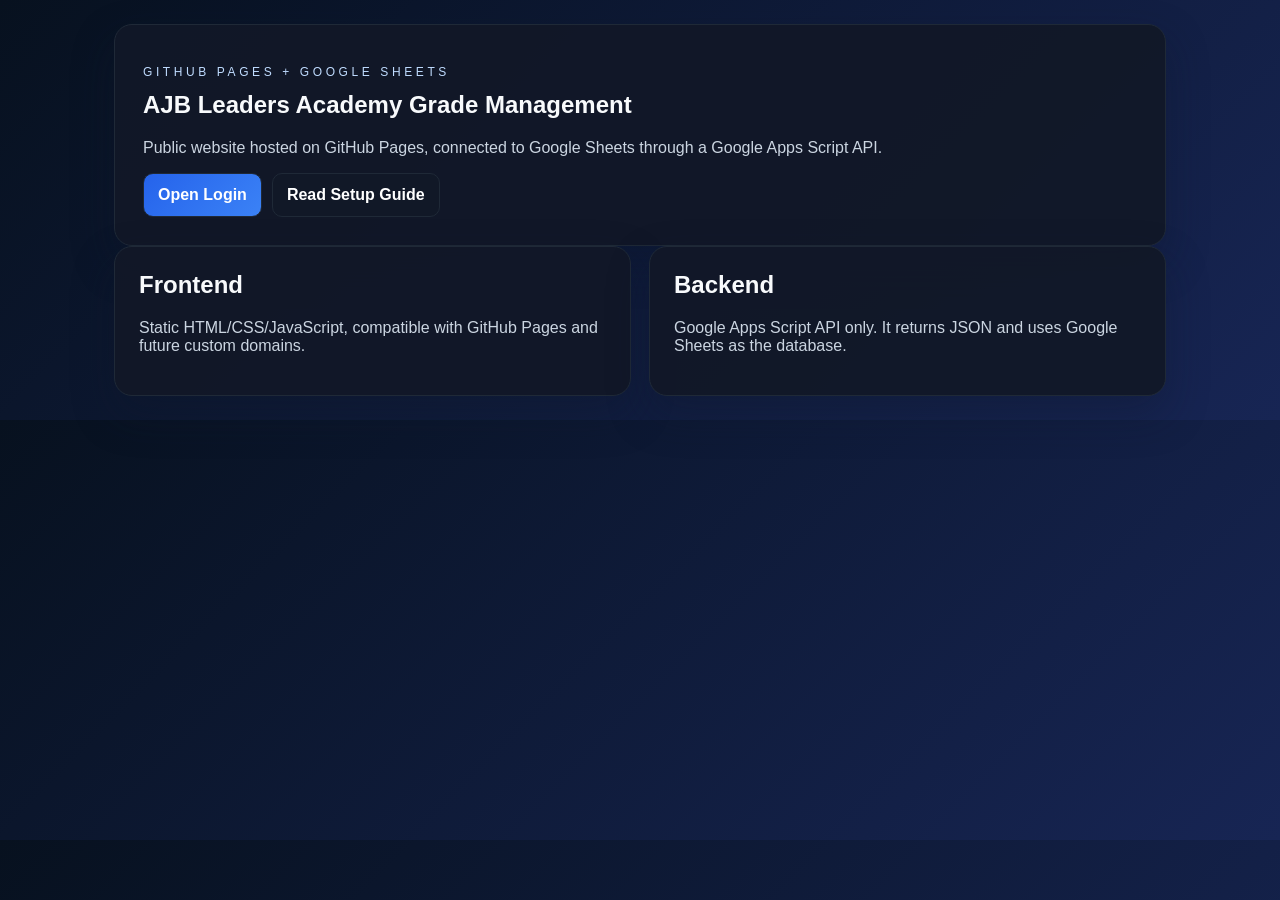
==== index.html @ 353f1d7a "Add files via upload" ====
<!doctype html>
<html lang="en">
<head>
  <meta charset="UTF-8" />
  <meta name="viewport" content="width=device-width, initial-scale=1.0" />
  <title>AJB Leaders Academy</title>
  <link rel="stylesheet" href="css/styles.css" />
</head>
<body>
  <main class="page-shell">
    <section class="hero-card">
      <p class="eyebrow">GitHub Pages + Google Sheets</p>
      <h1>AJB Leaders Academy Grade Management</h1>
      <p class="lead">Public website hosted on GitHub Pages, connected to Google Sheets through a Google Apps Script API.</p>
      <div class="cta-row">
        <a class="btn btn-primary" href="login.html">Open Login</a>
        <a class="btn btn-secondary" href="README.md">Read Setup Guide</a>
      </div>
    </section>
    <section class="grid-2">
      <article class="panel">
        <h2>Frontend</h2>
        <p class="muted">Static HTML/CSS/JavaScript, compatible with GitHub Pages and future custom domains.</p>
      </article>
      <article class="panel">
        <h2>Backend</h2>
        <p class="muted">Google Apps Script API only. It returns JSON and uses Google Sheets as the database.</p>
      </article>
    </section>
  </main>
</body>
</html>
---- css/styles.css ----
:root{--bg:#0b1220;--panel:#111827;--muted:#cbd5e1;--text:#f8fafc;--accent:#2563eb;--border:#1f2937}*{box-sizing:border-box}body{margin:0;font-family:Arial,Helvetica,sans-serif;background:linear-gradient(135deg,#07111f,#172554);color:var(--text)}.page-shell{max-width:1100px;margin:0 auto;padding:24px}.center-box{min-height:100vh;display:grid;place-items:center}.hero-card,.panel,.auth-card{background:rgba(17,24,39,.95);border:1px solid var(--border);border-radius:18px;box-shadow:0 18px 40px rgba(15,23,42,.35)}.hero-card{padding:28px}.panel{padding:24px}.eyebrow{letter-spacing:.3em;text-transform:uppercase;font-size:.75rem;color:#bfdbfe}.lead,.muted{color:var(--muted)}.grid-2{display:grid;grid-template-columns:1fr 1fr;gap:18px}.stack{display:grid;gap:12px}.btn{display:inline-block;padding:12px 14px;border-radius:10px;border:1px solid var(--border);text-decoration:none;font-weight:700}.btn-primary{background:linear-gradient(135deg,#2563eb,#3b82f6);color:#fff}.btn-secondary{background:#111827;color:#fff}.cta-row{display:flex;gap:10px;flex-wrap:wrap}input{width:100%;padding:12px 14px;border-radius:10px;border:1px solid var(--border);background:#0b1220;color:var(--text)}label{display:grid;gap:8px}h1,h2{margin-top:0}.report-card{min-height:60vh}@media (max-width:880px){.grid-2{grid-template-columns:1fr}}
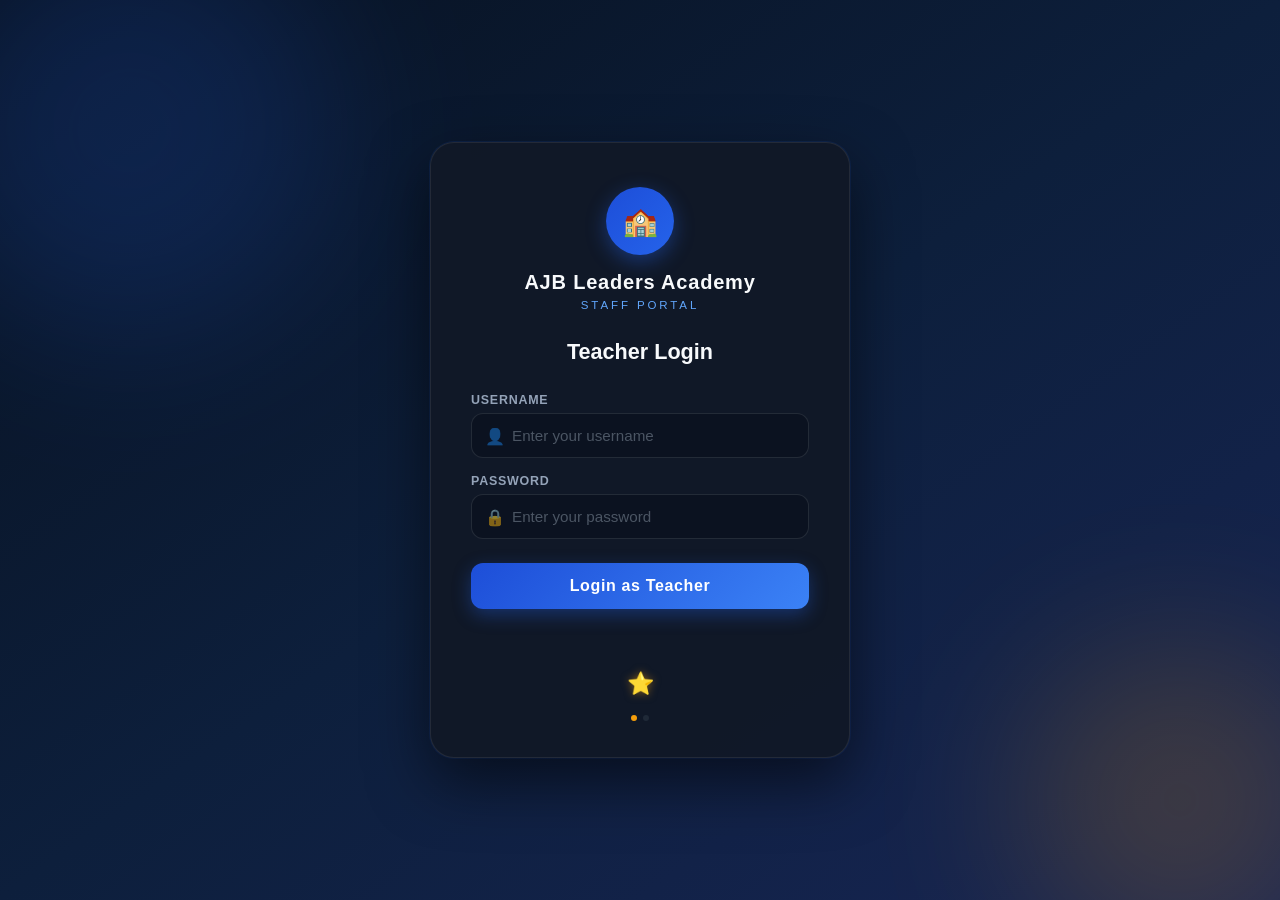
==== commit 59bcc368: "Add files via upload" ====
--- a/index.html
+++ b/index.html
@@ -2,31 +2,10 @@
 <html lang="en">
 <head>
   <meta charset="UTF-8" />
-  <meta name="viewport" content="width=device-width, initial-scale=1.0" />
+  <meta http-equiv="refresh" content="0; url=login.html" />
   <title>AJB Leaders Academy</title>
-  <link rel="stylesheet" href="css/styles.css" />
 </head>
 <body>
-  <main class="page-shell">
-    <section class="hero-card">
-      <p class="eyebrow">GitHub Pages + Google Sheets</p>
-      <h1>AJB Leaders Academy Grade Management</h1>
-      <p class="lead">Public website hosted on GitHub Pages, connected to Google Sheets through a Google Apps Script API.</p>
-      <div class="cta-row">
-        <a class="btn btn-primary" href="login.html">Open Login</a>
-        <a class="btn btn-secondary" href="README.md">Read Setup Guide</a>
-      </div>
-    </section>
-    <section class="grid-2">
-      <article class="panel">
-        <h2>Frontend</h2>
-        <p class="muted">Static HTML/CSS/JavaScript, compatible with GitHub Pages and future custom domains.</p>
-      </article>
-      <article class="panel">
-        <h2>Backend</h2>
-        <p class="muted">Google Apps Script API only. It returns JSON and uses Google Sheets as the database.</p>
-      </article>
-    </section>
-  </main>
+  <script>window.location.replace('login.html');</script>
 </body>
-</html>
+</html>
